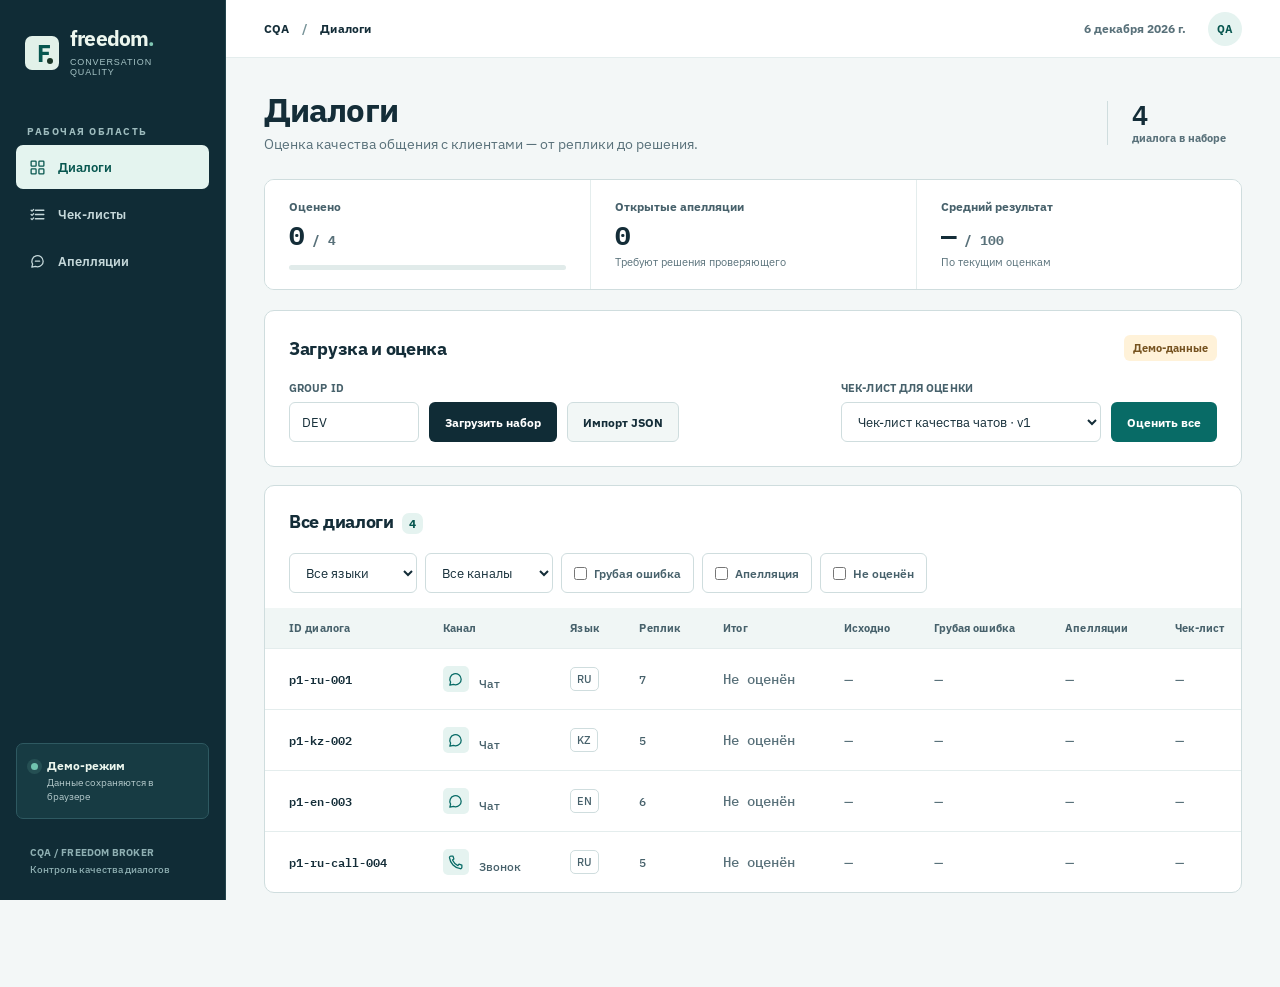
==== web/index.html @ a82ff85e "Add backend, LLM evaluator and DEV gold labels; move frontend to web/ - Python stdlib server: REST A" ====
<!doctype html>
<html lang="ru">
<head>
  <meta charset="utf-8">
  <meta name="viewport" content="width=device-width, initial-scale=1">
  <meta name="theme-color" content="#f5f6f2">
  <title>CQA · Контроль качества диалогов</title>
  <link rel="stylesheet" href="./styles.css">
  <link rel="stylesheet" href="./design.css">
</head>
<body>
  <cqa-app api-base="/api"></cqa-app>
  <script type="module" src="./app.js"></script>
</body>
</html>
---- web/styles.css ----
:root{font-family:Manrope,Arial,sans-serif;color:#18211e;background:#f5f6f2;font-synthesis:none}*{box-sizing:border-box}[hidden]{display:none!important}body{margin:0}button,input,select,textarea{font:inherit}button{cursor:pointer}button:disabled{opacity:.46;cursor:not-allowed}a{color:inherit}cqa-app,cqa-conversation-list,cqa-conversation-card,cqa-checklist-editor,cqa-appeals{display:block}.app-shell{min-height:100vh;display:grid;grid-template-columns:240px minmax(0,1fr)}.sidebar{background:#132722;color:#ecf6ee;min-height:100vh;display:flex;flex-direction:column;padding:30px 18px 25px;position:sticky;top:0;height:100vh}.brand{display:flex;gap:12px;align-items:center;padding:2px 14px 57px}.brand-mark{height:36px;width:36px;border-radius:11px;background:#dfff58;color:#193526;display:grid;place-items:center;position:relative;font-size:26px;font-weight:800;letter-spacing:-4px;line-height:1}.brand-mark i{position:absolute;width:6px;height:6px;border-radius:50%;background:#193526;right:6px;bottom:6px}.brand strong{font-size:22px;letter-spacing:-1.5px;line-height:1}.brand strong span{color:#deff58}.brand small{display:block;font-family:'DM Sans',sans-serif;font-size:8px;letter-spacing:1.4px;margin-top:7px;color:#9db0a7}.workspace-label,.section-kicker,.eyebrow,.mini-label{font-size:10px;font-weight:800;letter-spacing:1.5px}.workspace-label{padding:0 14px;color:#718b7e;margin-bottom:12px}.nav{display:grid;gap:5px}.nav button{border:0;background:transparent;color:#a9beb3;padding:13px 14px;border-radius:10px;text-align:left;font-size:13px;font-weight:700;display:flex;gap:13px;align-items:center}.nav button span{font-size:20px;width:19px;text-align:center;font-weight:400}.nav button:hover{background:#224036;color:white}.nav button.active{background:#dfff58;color:#143025}.nav button i{font-style:normal;background:#f4ead8;color:#393719;border-radius:100px;padding:2px 6px;font-size:10px;margin-left:auto}.sidebar-bottom{margin-top:auto}.workspace-card{border:1px solid #355147;border-radius:12px;padding:14px;display:flex;gap:9px;align-items:flex-start;background:#1a342b}.workspace-card strong{display:block;font-size:12px}.workspace-card small{display:block;color:#9aafa3;font-size:10px;margin-top:3px;line-height:1.4}.live-dot{height:7px;width:7px;border-radius:50%;background:#dfff58;box-shadow:0 0 0 4px #dfff5820;margin-top:5px;flex:none}.sidebar-note{padding:25px 14px 0;color:#8ba397;font-size:9px;font-weight:800;letter-spacing:1px;line-height:1.7}.sidebar-note span{font-weight:500;letter-spacing:0}.main-shell{min-width:0}.topbar{height:66px;border-bottom:1px solid #e7eae4;display:flex;align-items:center;justify-content:space-between;padding:0 40px;background:#fbfcf8}.breadcrumb{font-size:11px;color:#283a30;font-weight:800;letter-spacing:.2px}.breadcrumb span{color:#aab5a9;margin:0 9px}.topbar-right{display:flex;gap:22px;align-items:center}.topbar-date{color:#859188;font-size:11px;font-weight:700}.avatar{height:30px;width:30px;border-radius:50%;display:grid;place-items:center;background:#e6eedb;color:#244631;font-size:10px;font-weight:800}main{max-width:1600px;margin:auto;padding:38px 40px 80px}.page-head{display:flex;align-items:flex-end;justify-content:space-between;gap:20px;margin-bottom:28px}.eyebrow{color:#609264;margin-bottom:9px}.page-head h1,.card-heading h1{font-size:36px;line-height:1.15;letter-spacing:-1.8px;margin:0 0 9px;font-weight:800}.page-head p{margin:0;color:#78867b;font-size:12px;font-weight:600}.head-stat{text-align:right;padding:0 0 1px;min-width:135px}.head-stat strong{display:block;font-size:28px;line-height:1;font-weight:800}.head-stat span{display:block;font-size:10px;color:#829085;margin-top:8px;font-weight:700}.metric-row{display:grid;grid-template-columns:repeat(3,minmax(0,1fr));gap:13px;margin-bottom:17px}.metric,.panel{border:1px solid #e5eae1;background:#fff;border-radius:14px;box-shadow:0 2px 10px #14271c05}.metric{padding:18px 21px;min-height:116px}.metric>span{display:block;color:#69796d;font-size:11px;font-weight:700}.metric strong{font-size:27px;font-weight:800;letter-spacing:-1px;display:block;margin-top:5px}.metric strong small{color:#a8b0a5;font-size:13px;letter-spacing:0}.metric>small{display:block;color:#9aa59b;font-size:10px;margin-top:3px}.metric-bar,.section-track{height:5px;background:#edf1e9;border-radius:9px;overflow:hidden;margin-top:13px}.metric-bar i,.section-track i{display:block;height:100%;background:#9fca49;border-radius:9px}.panel{padding:23px 25px;margin-bottom:16px}.section-heading{display:flex;align-items:center;justify-content:space-between;gap:12px;margin-bottom:19px}.section-kicker{color:#7a9b6d;display:block;margin-bottom:5px}.section-heading h2,.criteria-heading h2{font-size:16px;letter-spacing:-.4px;margin:0;font-weight:800}.section-heading h2 em,.criteria-heading h2 em{font-style:normal;font-size:11px;background:#edf2e7;color:#5b7560;border-radius:7px;padding:3px 7px;margin-left:5px}.mode-pill,.status-badge,.appeal-status{font-size:10px;font-weight:800;padding:6px 9px;border-radius:7px;background:#e9f4e8;color:#2c7a3d;white-space:nowrap}.mode-pill.demo{background:#f6efde;color:#896c25}.toolbar{display:flex;align-items:end;gap:9px;flex-wrap:wrap}.toolbar-spacer{flex:1}.field{display:flex;flex-direction:column;gap:7px;min-width:0}.field>span{font-size:9px;font-weight:800;color:#87948a;letter-spacing:1.1px}.field input,.field select,.field textarea,.filters select,.section-edit-row input,.scale-row input{background:#fff;border:1px solid #dce5d9;border-radius:8px;color:#20342a;outline:none;padding:10px 12px;font-size:12px;min-width:0;width:100%;transition:border-color .15s,box-shadow .15s}.field input:focus,.field select:focus,.field textarea:focus,.filters select:focus,.section-edit-row input:focus,.scale-row input:focus{border-color:#8eb74b;box-shadow:0 0 0 3px #c5e99040}.field textarea{resize:vertical;line-height:1.5}.field.compact{min-width:118px}.field.compact input{max-width:122px}.field.checklist-select{min-width:236px}.button{border:1px solid transparent;border-radius:8px;padding:10px 14px;font-size:11px;font-weight:800;min-height:38px;white-space:nowrap;display:inline-flex;align-items:center;justify-content:center;gap:13px;text-decoration:none}.button span{font-size:14px}.button.dark{background:#15382a;color:white}.button.dark:hover{background:#245842}.button.primary{background:#dfff58;color:#1a3326}.button.primary:hover{background:#d2f04b}.button.soft{background:#f4f6f1;color:#334d3e;border-color:#e6eae1}.button.soft:hover{background:#eaf1e5}.upload{position:relative;overflow:hidden}.upload input{position:absolute;inset:0;opacity:0;cursor:pointer}.job{margin-top:18px;border-top:1px solid #edf0e9;padding-top:15px}.job>div{display:flex;justify-content:space-between;font-size:11px;color:#77877a}.job strong{color:#2a4434}.job progress{width:100%;height:7px;accent-color:#9dca42;margin-top:8px}.list-panel{padding-bottom:0}.filters{display:flex;gap:9px;align-items:center;flex-wrap:wrap;margin-bottom:18px}.filters select{width:auto;min-width:115px;background:#f9faf7}.filter-check{display:inline-flex;align-items:center;gap:7px;border:1px solid #e2e9df;border-radius:8px;padding:9px 11px;color:#5d7062;font-size:10px;font-weight:800;min-height:37px;white-space:nowrap}.filter-check input,.toggle-row input{accent-color:#557d2a;margin:0}.table-wrap{overflow:auto;margin:0 -25px}.table-wrap table{width:100%;border-collapse:collapse;min-width:1000px;text-align:left}.table-wrap th{font-size:9px;letter-spacing:.7px;color:#91a094;padding:12px 13px;background:#f8faf6;font-weight:800;white-space:nowrap}.table-wrap th:first-child,.table-wrap td:first-child{padding-left:25px}.table-wrap td{padding:15px 13px;font-size:10px;font-weight:700;color:#4f5d53;border-top:1px solid #eff2eb;white-space:nowrap}.table-wrap tr[data-action]:hover{background:#f7fbef;cursor:pointer}.id-cell{color:#1e3829!important;font-size:11px!important;font-weight:800!important}.channel-icon{display:inline-grid;place-items:center;background:#eff3ec;color:#5d8665;width:20px;height:20px;border-radius:5px;margin-right:4px;font-size:12px}.language-pill{display:inline-block;border:1px solid #dfe8dd;border-radius:5px;padding:3px 5px;font-size:9px}.score-cell{font-size:14px!important;font-weight:800!important;color:#263e2e!important}.muted{color:#a9b4a9!important;font-weight:500}.count-pill{background:#fff2d8;color:#987025;border-radius:5px;padding:4px 6px}.checklist-cell{max-width:170px;overflow:hidden;text-overflow:ellipsis}.checklist-cell span{color:#a2ada4}.row-arrow{font-size:15px!important;color:#8a9e8a!important}.empty{text-align:center;padding:45px 20px;color:#a1aea2}.empty-icon{font-size:33px;color:#a9ca79}.empty h3{font-size:14px;color:#304c37;margin:7px 0}.empty p{font-size:11px;margin:0}.card-head{margin-bottom:23px}.back-link{border:0;background:transparent;padding:0;color:#6c856a;font-size:11px;font-weight:800;margin-bottom:16px}.back-link:hover,.text-button:hover{color:#28532e}.card-heading{display:flex;justify-content:space-between;gap:20px;align-items:center}.card-heading h1{margin-bottom:8px}.card-meta{display:flex;gap:9px;align-items:center;color:#708472;font-size:10px;font-weight:700}.card-meta span+span:before{content:'·';margin-right:9px;color:#b5c0b4}.detail-grid{display:grid;grid-template-columns:minmax(330px,.88fr) minmax(430px,1.12fr);gap:17px;align-items:start}.transcript-panel{position:sticky;top:16px;max-height:calc(100vh - 32px);overflow:auto}.subtle-count{color:#99a79a;font-size:10px;font-weight:700}.messages{display:grid;gap:14px}.message{border-radius:10px;border:1px solid #e8eee6;background:#fafcf9;padding:13px 15px;scroll-margin-top:20px;transition:background .3s,border-color .3s,box-shadow .3s}.message.operator{background:#eff7ed;border-color:#dcebdd}.message.bot,.message.system{background:#f6f7f6;color:#818e83}.message.highlight{background:#faffda;border-color:#b7d96d;box-shadow:0 0 0 3px #dfff5860}.message-info{display:flex;justify-content:space-between;gap:8px;align-items:center;color:#95a498;font-size:9px;font-weight:700}.speaker{color:#42694d;font-size:10px;font-weight:800}.client .speaker{color:#485d69}.bot .speaker,.system .speaker{color:#8a988e}.message p{font-size:11px;line-height:1.65;margin:8px 0 0;color:#334538;font-weight:600}.audio-box{border:1px solid #deeadb;background:#f4faf1;border-radius:10px;padding:13px;margin-bottom:18px}.audio-box strong,.audio-box span{display:block;font-size:10px}.audio-box span{color:#7d8d7c;margin-top:4px}.audio-box audio{width:100%;height:35px;margin-top:10px}.audio-box a{display:inline-block;font-size:10px;color:#477d48;margin-top:4px;font-weight:800}.result-col .panel{margin-bottom:15px}.evaluate-row{display:flex;align-items:end;gap:10px}.evaluate-row .field{flex:1}.score-hero{display:flex;align-items:center;justify-content:space-between;gap:13px;background:#f5faeb;border:1px solid #e5f0d8;border-radius:11px;padding:19px;margin-top:20px}.score-hero>div>span{display:block;color:#658360;font-size:9px;font-weight:800;letter-spacing:1px}.score-hero strong{display:block;color:#183b29;font-size:39px;letter-spacing:-2.5px;line-height:1.2}.score-hero strong small{font-size:12px;letter-spacing:0;color:#8ea18d}.score-hero p{margin:0;color:#829681;font-size:10px;font-weight:700}.gross-flag{background:#e4f2df;color:#4b7d4c;border-radius:6px;padding:7px 9px;font-size:9px;font-weight:800;white-space:nowrap}.gross-flag.active{background:#fee9e4;color:#b84d3f}.section-scores{display:grid;gap:14px;margin-top:21px}.section-scores>div{display:grid;grid-template-columns:1fr auto;gap:1px 10px;align-items:center}.section-scores span{font-size:10px;color:#607362;font-weight:700}.section-scores strong{font-size:11px;color:#25422e}.section-scores strong small{color:#9daea1;font-weight:600}.section-track{grid-column:1/-1;margin-top:5px;height:4px}.result-foot{border-top:1px solid #edf1e8;color:#a6b0a6;font-size:9px;margin-top:19px;padding-top:12px}.criteria-heading{margin:27px 0 13px}.criteria-list{display:grid;gap:12px}.criterion{background:white;border:1px solid #e5eae1;border-radius:12px;overflow:hidden;box-shadow:0 2px 10px #14271c04}.criterion-top{display:flex;align-items:center;gap:11px;padding:17px 17px 12px}.criterion-number{flex:none;height:27px;width:27px;border-radius:7px;background:#edf4e8;color:#4d794e;display:grid;place-items:center;font-size:10px;font-weight:800}.criterion-title{flex:1;min-width:0}.criterion-title h3{font-size:12px;margin:0 0 3px;font-weight:800;color:#253d2d}.criterion-title span{display:block;font-size:9px;color:#9aa99b;font-weight:700}.answer-pill{border-radius:5px;padding:5px 8px;font-size:10px;font-weight:800;white-space:nowrap;background:#f0f3ed;color:#6f806f}.answer-pill.good{background:#e4f4df;color:#47804b}.answer-pill.bad{background:#fff0e9;color:#ae6249}.answer-pill.na{background:#f2f0e3;color:#8b7a49}.criterion-body{padding:0 17px 15px}.criterion-score{display:flex;gap:10px;align-items:baseline;border-bottom:1px solid #f0f2ed;padding-bottom:10px}.criterion-score strong{font-size:11px}.criterion-score span{font-size:9px;color:#9aa99b;font-weight:700}.criterion-body>p{font-size:10px;color:#637466;line-height:1.65;margin:11px 0}.evidence-row{display:flex;gap:6px;flex-wrap:wrap}.evidence-chip{max-width:100%;overflow:hidden;text-overflow:ellipsis;white-space:nowrap;border:1px solid #dcebd7;background:#f7fbf4;border-radius:6px;color:#4f7355;padding:6px 8px;font-size:9px;text-align:left}.evidence-chip:hover{background:#eaf6e4}.evidence-chip b{color:#38613c}.na-box{border-left:3px solid #c3b884;background:#faf8ec;padding:8px 10px;margin-bottom:10px}.na-box strong{font-size:9px;color:#756d45;display:block}.na-box span{font-size:10px;color:#786f4a}.text-button{border:0;background:none;color:#5b8b55;font-size:10px;font-weight:800;padding:0}.criterion-body>.text-button{margin-top:12px}.criterion-actions{border-top:1px solid #f0f2ed;margin-top:13px;padding-top:11px}.criterion-actions .text-button{display:flex;justify-content:space-between;width:100%}.appeal-trail{border:1px solid #e8e5d4;background:#fffdf5;border-radius:8px;padding:10px;margin-top:12px;font-size:10px;color:#665e3b}.appeal-trail div{margin-top:4px}.appeal-trail p{margin:7px 0 0;color:#817753}.mini-label{color:#849a7f;font-size:9px}.history-panel{margin-top:17px}.history-row{border:0;border-top:1px solid #edf1e9;background:white;padding:12px 2px;display:flex;justify-content:space-between;text-align:left;width:100%;font-size:10px;color:#4e6753}.history-row.active{color:#2f773a}.history-row small{display:block;color:#9ca99b;margin-top:3px}.history-row strong{font-size:13px}.editor-grid{display:grid;grid-template-columns:275px minmax(0,1fr);gap:17px;align-items:start}.checklist-sidebar{position:sticky;top:16px}.checklist-item{display:flex;align-items:center;justify-content:space-between;gap:6px;text-align:left;border:1px solid #e8ede4;background:#fff;border-radius:9px;padding:12px;width:100%;margin-bottom:7px;color:#34513a}.checklist-item.active{border-color:#b4d884;background:#f5faec}.checklist-item strong,.checklist-item small{display:block}.checklist-item strong{font-size:10px;line-height:1.4}.checklist-item small{color:#97a697;font-size:9px;margin-top:4px}.checklist-item i{font-style:normal;color:#648150;background:#e4f0d6;padding:4px 6px;border-radius:4px;font-size:8px;font-weight:800}.sidebar-actions{display:grid;grid-template-columns:1fr 1fr;gap:6px;margin-top:14px}.sidebar-actions .button{font-size:9px;padding:8px 5px;white-space:normal}.editor-panel{padding:25px}.form-grid{display:grid;grid-template-columns:2fr 1fr;gap:12px}.form-grid.three{grid-template-columns:1fr 1.2fr 1fr}.editor-section-head{display:flex;justify-content:space-between;align-items:end;margin:29px 0 12px}.editor-section-head h3{margin:0;font-size:13px}.section-editor{display:grid;gap:7px}.section-edit-row{display:flex;align-items:center;gap:8px}.section-edit-row>span{font-size:10px;color:#91a18f;font-weight:800;width:25px}.section-edit-row input{flex:1}.icon-button{width:30px;height:30px;border:1px solid #e4eadf;background:#fafbf9;border-radius:6px;color:#758673;font-size:18px;display:grid;place-items:center}.icon-button:hover{color:#b54b43;background:#fff2ee}.criterion-editor-list{display:grid;gap:7px}.criterion-edit{border:1px solid #e4ebdf;border-radius:9px;background:#fff;overflow:hidden}.criterion-edit[open]{border-color:#bfd99e}.criterion-edit summary{list-style:none;cursor:pointer;display:flex;align-items:center;gap:10px;padding:11px}.criterion-edit summary::-webkit-details-marker{display:none}.criterion-edit summary>span:nth-child(2){flex:1}.criterion-edit summary strong,.criterion-edit summary small{display:block}.criterion-edit summary strong{font-size:10px;color:#2b4a33}.criterion-edit summary small{font-size:9px;color:#a1afa0;margin-top:2px}.summary-arrow{font-size:17px;color:#94a592}.criterion-edit-body{border-top:1px solid #e9efe5;background:#fdfefd;padding:15px;display:grid;gap:12px}.toggle-row{font-size:10px;font-weight:800;color:#536d55;display:flex;gap:7px;align-items:center}.scale-editor{background:#f5f8f3;border-radius:8px;padding:11px}.small-head{display:flex;justify-content:space-between;align-items:center;margin-bottom:8px;font-size:10px}.scale-row{display:grid;grid-template-columns:75px 1fr 30px;gap:6px;margin-top:6px}.editor-item-actions{display:flex;gap:13px;border-top:1px solid #e9eee6;padding-top:12px}.editor-item-actions .danger-text{margin-left:auto}.danger-text{color:#bb5b4a!important}.editor-footer{border-top:1px solid #e5ece1;padding-top:20px;margin-top:24px;display:flex;justify-content:space-between;align-items:center;gap:12px}.editor-footer>div{display:flex;align-items:baseline;gap:7px}.editor-footer span{font-size:10px;color:#758774;font-weight:700}.editor-footer strong{font-size:23px;color:#264d30}.editor-footer small{font-size:9px;color:#a5b2a3}.error-list{color:#a34236;background:#fff4f0;border:1px solid #f3d5ca;border-radius:8px;font-size:10px;padding:12px 12px 12px 27px}.appeals-grid{display:grid;grid-template-columns:300px minmax(0,1fr);gap:17px;align-items:start}.appeals-queue{position:sticky;top:16px}.queue-tabs{display:flex;background:#f4f7f1;border-radius:8px;padding:3px;margin-bottom:13px}.queue-tabs button{border:0;background:none;flex:1;color:#7c8c7c;font-size:10px;font-weight:800;padding:8px;border-radius:6px}.queue-tabs button.active{background:white;color:#345c3b;box-shadow:0 1px 4px #263b2415}.appeal-item{display:grid;gap:5px;text-align:left;width:100%;background:white;border:1px solid #e8ede4;border-radius:8px;padding:12px;margin-top:7px;color:#334b39;font-size:10px}.appeal-item.active{border-color:#a9d17a;background:#f7fbf1}.appeal-item-top{display:flex;justify-content:space-between;align-items:center;gap:6px}.appeal-item-top strong{font-size:11px}.appeal-item small{color:#96a497;font-size:9px}.appeal-status{justify-self:start;margin-top:4px}.appeal-status.open{background:#fff1d9;color:#9c6c1e}.appeal-info{display:grid;grid-template-columns:repeat(3,1fr);gap:12px;border:1px solid #e8eee4;border-radius:9px;padding:13px;margin-bottom:20px}.appeal-info span{display:block;color:#9aab99;font-size:9px;font-weight:800;letter-spacing:.7px;margin-bottom:5px}.appeal-info strong{display:block;font-size:11px;color:#365140}.review-block{border-top:1px solid #edf1e9;padding:16px 0}.review-block>p{font-size:11px;line-height:1.65;color:#3c5341;margin:7px 0 0}.review-messages{display:grid;gap:7px;margin-top:10px}.review-message{background:#f8faf6;border:1px solid #e8eee4;border-radius:7px;padding:10px}.review-message.highlight{border-color:#aad075;background:#f2fae9}.review-message span{font-size:9px;color:#7d967c;font-weight:800}.review-message p{font-size:10px;line-height:1.5;color:#405446;margin:5px 0 0}.comment-block{background:#f8faf4;border:1px solid #e8efe1;border-radius:8px;padding:13px}.comment-block small{color:#9eab9b;font-size:9px}.decision-form{border-top:1px solid #edf1e9;padding-top:20px;margin-top:18px;display:grid;gap:14px}.decision-actions{display:flex;gap:18px}.decision-actions label{display:flex;align-items:center;gap:6px;font-size:11px;font-weight:800;color:#47604a}.decision-actions input{accent-color:#5f9a38}.decision-form .button{justify-self:start}.decision-complete{background:#f5faed;border:1px solid #deebd5;border-radius:9px;padding:15px;margin-top:18px}.decision-complete strong{display:block;font-size:14px;margin-top:5px}.decision-complete p,.decision-complete div{font-size:10px;color:#5c735b}.decision-complete b{color:#2e5b32}.toast{position:fixed;bottom:22px;right:22px;z-index:20;background:#1e4530;color:white;padding:12px 14px;border-radius:9px;box-shadow:0 10px 35px #102b1a30;font-size:11px;font-weight:700;display:flex;gap:17px;align-items:center;max-width:360px}.toast.error{background:#9b4d3c}.toast button{border:0;background:transparent;color:inherit;font-size:17px}.modal-backdrop{position:fixed;inset:0;background:#11251bbb;display:grid;place-items:center;z-index:15;padding:20px}.modal{width:min(100%,440px);background:white;border-radius:14px;padding:25px;position:relative;box-shadow:0 20px 80px #091c1355}.modal h2{font-size:20px;margin:4px 0 6px}.modal p{color:#728474;font-size:11px;margin:0 0 20px}.modal-close{position:absolute;right:17px;top:13px;border:0;background:none;font-size:20px;color:#849487}.modal-actions{display:flex;justify-content:flex-end;gap:8px;margin-top:18px}
@media(max-width:1150px){.app-shell{grid-template-columns:195px minmax(0,1fr)}.sidebar{padding-left:10px;padding-right:10px}.brand{padding-left:10px}.topbar{padding:0 25px}main{padding:30px 25px 70px}.detail-grid{grid-template-columns:1fr}.transcript-panel{position:static;max-height:none}.messages{grid-template-columns:repeat(2,minmax(0,1fr))}.editor-grid,.appeals-grid{grid-template-columns:240px minmax(0,1fr)}}@media(max-width:760px){.app-shell{display:block}.sidebar{min-height:0;height:auto;position:static;padding:12px 15px;display:block}.brand{padding:0}.brand-mark{width:30px;height:30px;font-size:21px}.brand strong{font-size:18px}.workspace-label,.sidebar-bottom{display:none}.nav{display:flex;margin-top:13px;overflow:auto}.nav button{padding:8px 10px;white-space:nowrap;font-size:10px}.nav button span{font-size:15px;width:auto}.topbar{height:48px;padding:0 16px}.topbar-date{display:none}main{padding:25px 15px 55px}.page-head h1,.card-heading h1{font-size:29px}.metric-row{grid-template-columns:repeat(3,minmax(0,1fr));gap:7px}.metric{padding:12px;min-height:103px}.metric strong{font-size:21px}.metric>span{font-size:9px}.panel{padding:18px}.table-wrap{margin:0 -18px}.editor-grid,.appeals-grid{grid-template-columns:1fr}.checklist-sidebar,.appeals-queue{position:static}.messages{grid-template-columns:1fr}.page-head{align-items:start}.head-stat{min-width:90px}.toolbar-spacer{display:none}.field.checklist-select{min-width:170px}.form-grid,.form-grid.three{grid-template-columns:1fr 1fr}.score-hero{align-items:start;flex-direction:column}.appeal-info{grid-template-columns:1fr 1fr}}@media(max-width:480px){.metric-row{grid-template-columns:1fr 1fr}.metric-row .metric:last-child{grid-column:1/-1}.page-head{display:block}.page-head>.button{margin-top:16px}.head-stat{text-align:left;margin-top:14px}.toolbar .button{flex:1}.field.checklist-select{width:100%}.evaluate-row{flex-direction:column;align-items:stretch}.evaluate-row .field{width:100%}.form-grid,.form-grid.three{grid-template-columns:1fr}.editor-footer{align-items:stretch;flex-direction:column}.editor-footer .button{align-self:stretch}.appeal-info{grid-template-columns:1fr}.topbar-right{gap:0}}
---- web/design.css ----
@import url('https://fonts.googleapis.com/css2?family=IBM+Plex+Mono:wght@400;500;600&family=IBM+Plex+Sans:wght@400;500;600;700&display=swap');

/* CQA workbench: the transcript, decision, and score set the visual hierarchy. */
:root {
  --canvas: #f3f7f7;
  --paper: #ffffff;
  --ink: #142d38;
  --ink-soft: #47616b;
  --muted: #59717a;
  --line: #cfddde;
  --line-soft: #e4eded;
  --nav: #102c36;
  --nav-hover: #1c4650;
  --teal: #086b66;
  --teal-dark: #07564f;
  --teal-wash: #e5f3f0;
  --gold: #765320;
  --gold-wash: #fff2d9;
  --danger: #a73f38;
  --danger-wash: #fff0ed;
  --radius: 10px;
  --focus: #177c75;
  font-family: 'IBM Plex Sans', Arial, sans-serif;
  font-size: 15px;
  color: var(--ink);
  background: var(--canvas);
}

html { scroll-behavior: smooth; }
body { color: var(--ink); background: var(--canvas); }
button, input, select, textarea { font-family: inherit; }
button { transition: background-color .16s ease, border-color .16s ease, color .16s ease, box-shadow .16s ease; }
:where(button, a, input, select, textarea, summary, tr[tabindex]):focus-visible {
  outline: 3px solid var(--focus);
  outline-offset: 3px;
}
::selection { background: #b7e3db; color: var(--ink); }

/* App frame */
.app-shell { grid-template-columns: 226px minmax(0, 1fr); }
.sidebar {
  padding: 28px 16px 22px;
  background: var(--nav);
  border-right: 1px solid #23444d;
}
.brand { padding: 0 9px 48px; gap: 11px; }
.brand-mark {
  width: 34px; height: 34px;
  border-radius: 7px;
  background: #e2f1e9;
  color: var(--teal-dark);
  font-size: 24px;
}
.brand strong { font-size: 21px; letter-spacing: -.8px; }
.brand strong span { color: #80c7b3; }
.brand small { color: #a5c3c5; font-size: 9px; letter-spacing: .9px; }
.workspace-label { color: #9dbbbd; font-size: 10px; padding: 0 11px; margin-bottom: 7px; }
.nav { gap: 3px; }
.nav button {
  min-height: 44px;
  padding: 10px 12px;
  color: #c5d8da;
  border-radius: 7px;
  font-size: 13px;
  font-weight: 600;
  gap: 12px;
}
.nav button:hover { background: var(--nav-hover); color: #fff; }
.nav button.active { background: #e4f4ef; color: var(--teal-dark); }
.nav button > span { width: 18px; height: 18px; display: inline-grid; place-items: center; }
.nav svg, .channel-icon svg { width: 17px; height: 17px; stroke-width: 1.8; }
.nav button i { background: #e7b779; color: #25353a; font-size: 10px; }
.workspace-card { background: #173b43; border-color: #2e5961; border-radius: 7px; }
.workspace-card strong { font-size: 12px; }
.workspace-card small { color: #b5cacc; font-size: 10px; }
.live-dot { background: #71c4af; box-shadow: 0 0 0 4px #71c4af26; }
.sidebar-note { color: #8eafb2; letter-spacing: .2px; font-size: 10px; }
.topbar {
  height: 58px;
  padding: 0 38px;
  background: var(--paper);
  border-color: var(--line-soft);
}
.breadcrumb { font-size: 12px; color: var(--ink); }
.breadcrumb span { color: #779398; }
.topbar-date { color: var(--muted); font-size: 12px; }
.avatar { background: var(--teal-wash); color: var(--teal-dark); width: 34px; height: 34px; font-size: 11px; }
main { max-width: 1560px; padding: 32px 38px 76px; }

/* Page titles and review summary */
.page-head { align-items: center; margin-bottom: 24px; }
.eyebrow, .section-kicker { display: none; }
.page-head h1, .card-heading h1 {
  margin: 0 0 5px;
  font-size: clamp(28px, 2.6vw, 36px);
  line-height: 1.18;
  letter-spacing: -.9px;
  font-weight: 700;
}
.page-head p { color: var(--muted); font-size: 14px; font-weight: 400; line-height: 1.5; }
.head-stat { border-left: 1px solid var(--line); padding: 0 0 0 24px; text-align: left; }
.head-stat strong { font-family: 'IBM Plex Mono', monospace; font-size: 27px; font-weight: 600; }
.head-stat span { font-size: 11px; color: var(--muted); margin-top: 3px; }
.metric-row {
  gap: 0;
  margin-bottom: 20px;
  overflow: hidden;
  border: 1px solid var(--line);
  border-radius: var(--radius);
  background: var(--paper);
}
.metric {
  min-height: 108px;
  padding: 19px 24px;
  border: 0;
  border-radius: 0;
  box-shadow: none;
}
.metric + .metric { border-left: 1px solid var(--line-soft); }
.metric > span { color: var(--ink-soft); font-size: 12px; }
.metric strong { margin: 4px 0 0; font-family: 'IBM Plex Mono', monospace; color: var(--ink); font-size: 26px; letter-spacing: -.8px; }
.metric strong small { font-size: 13px; color: var(--muted); }
.metric > small { color: var(--muted); font-size: 11px; }
.metric-bar, .section-track { background: #e1ebea; }
.metric-bar i, .section-track i { background: var(--teal); }

/* Surfaces and controls */
.panel {
  padding: 24px;
  border: 1px solid var(--line);
  border-radius: var(--radius);
  box-shadow: none;
  background: var(--paper);
  margin-bottom: 18px;
}
.section-heading { margin-bottom: 20px; }
.section-heading h2, .criteria-heading h2 { font-size: 18px; letter-spacing: -.3px; font-weight: 700; }
.section-heading h2 em, .criteria-heading h2 em { color: var(--teal-dark); background: var(--teal-wash); font-size: 12px; }
.mode-pill, .status-badge, .appeal-status {
  background: var(--teal-wash);
  color: var(--teal-dark);
  font-size: 11px;
  border-radius: 6px;
  padding: 6px 9px;
}
.mode-pill.demo { background: var(--gold-wash); color: var(--gold); }
.toolbar { gap: 10px; }
.field { gap: 7px; }
.field > span { color: var(--ink-soft); font-size: 11px; font-weight: 700; letter-spacing: .1px; }
.field input, .field select, .field textarea, .filters select, .section-edit-row input, .scale-row input {
  min-height: 40px;
  padding: 9px 12px;
  border-color: var(--line);
  border-radius: 6px;
  color: var(--ink);
  background: var(--paper);
  font-size: 13px;
}
.field input:focus, .field select:focus, .field textarea:focus, .filters select:focus, .section-edit-row input:focus, .scale-row input:focus {
  border-color: var(--teal);
  box-shadow: 0 0 0 3px #0b766620;
}
.field.compact input { max-width: 130px; }
.field.checklist-select { min-width: 260px; }
.button {
  min-height: 40px;
  padding: 9px 15px;
  border-radius: 6px;
  font-size: 12px;
  font-weight: 700;
}
.button span { display: none; }
.button.dark { background: var(--nav); color: #fff; }
.button.dark:hover { background: var(--nav-hover); }
.button.primary { background: var(--teal); color: #fff; }
.button.primary:hover { background: var(--teal-dark); }
.button.soft { background: #f2f7f6; border-color: var(--line); color: var(--ink); }
.button.soft:hover { background: var(--teal-wash); }
.button:active, .icon-button:active { box-shadow: inset 0 2px 4px #102c3630; }
.job { border-color: var(--line-soft); }
.job > div { font-size: 12px; color: var(--muted); }
.job strong { color: var(--ink); }
.job progress { accent-color: var(--teal); }

/* Conversation index */
.list-panel { padding-bottom: 0; }
.filters { margin-bottom: 15px; gap: 8px; }
.filters select { width: auto; min-width: 128px; background: var(--paper); }
.filter-check {
  min-height: 40px;
  padding: 8px 12px;
  border-color: var(--line);
  border-radius: 6px;
  color: var(--ink-soft);
  font-size: 12px;
  font-weight: 600;
}
.filter-check:hover { background: var(--teal-wash); }
.filter-check:has(input:checked) { background: var(--teal-wash); color: var(--teal-dark); border-color: #9dc8bf; }
.table-wrap { margin: 0 -24px; }
.table-wrap table { min-width: 1040px; }
.table-wrap th {
  padding: 13px 14px;
  background: #f0f6f5;
  color: var(--ink-soft);
  font-size: 11px;
  letter-spacing: .1px;
  text-transform: none;
}
.table-wrap td { padding: 17px 14px; border-color: var(--line-soft); color: var(--ink-soft); font-size: 12px; font-weight: 500; }
.table-wrap th:first-child, .table-wrap td:first-child { padding-left: 24px; }
.table-wrap tr[data-action]:hover { background: #eff8f6; }
.table-wrap tr[tabindex]:focus-visible { outline-offset: -3px; }
.id-cell, .score-cell { color: var(--ink) !important; }
.id-cell { font-family: 'IBM Plex Mono', monospace; font-size: 12px !important; font-weight: 600 !important; }
.score-cell { font-family: 'IBM Plex Mono', monospace; font-size: 14px !important; }
.channel-icon { width: 26px; height: 26px; margin-right: 7px; color: var(--teal); background: var(--teal-wash); }
.language-pill { border-color: var(--line); color: var(--ink-soft); font-size: 11px; padding: 4px 6px; }
.muted { color: var(--muted) !important; }
.count-pill { background: var(--gold-wash); color: var(--gold); font-size: 11px; }
.row-arrow { color: var(--teal) !important; font-size: 16px !important; }
.checklist-cell { max-width: 196px; }
.checklist-cell span { color: var(--muted); }
.empty { color: var(--muted); }
.empty-icon { display: inline-grid; place-items: center; color: var(--teal); }
.empty-icon svg { width: 29px; height: 29px; stroke-width: 1.4; }
.empty h3 { color: var(--ink); font-size: 14px; }
.empty p { color: var(--muted); font-size: 12px; }

/* Conversation and evaluation */
.back-link { color: var(--teal-dark); font-size: 12px; min-height: 32px; }
.card-meta { font-size: 12px; color: var(--ink-soft); }
.card-meta span + span:before { color: #769298; }
.detail-grid { grid-template-columns: minmax(360px, .9fr) minmax(470px, 1.1fr); gap: 20px; }
.transcript-panel { top: 20px; max-height: calc(100vh - 40px); }
.subtle-count { color: var(--muted); font-size: 12px; }
.messages { gap: 12px; padding-left: 18px; border-left: 2px solid #dce9e7; }
.message {
  position: relative;
  margin-left: 2px;
  border-color: var(--line);
  background: #f9fbfb;
  border-radius: 8px;
  padding: 13px 15px;
}
.message:before {
  content: '';
  position: absolute;
  width: 8px; height: 8px;
  left: -26px; top: 20px;
  border-radius: 50%;
  background: #a5c0c0;
  box-shadow: 0 0 0 4px var(--paper);
}
.message.operator { background: #eaf5f2; border-color: #cde4dd; }
.message.operator:before { background: var(--teal); }
.message.bot, .message.system { background: #f1f4f4; color: var(--muted); }
.message.highlight { background: #fff7da; border-color: #d1a84f; box-shadow: 0 0 0 3px #d1a84f33; }
.message-info { color: var(--muted); font-size: 11px; }
.speaker, .client .speaker { color: var(--ink); font-size: 12px; }
.operator .speaker { color: var(--teal-dark); }
.message p { color: var(--ink); font-size: 13px; line-height: 1.56; font-weight: 400; }
.audio-box { background: var(--teal-wash); border-color: #c9dfd9; }
.audio-box strong, .audio-box span, .audio-box a { font-size: 12px; }
.audio-box a { color: var(--teal-dark); }
.evaluate-row { gap: 10px; }
.score-hero {
  margin-top: 20px;
  padding: 20px;
  border: 1px solid #b8ddd3;
  border-radius: 8px;
  background: var(--teal-wash);
}
.score-hero > div > span { color: var(--teal-dark); font-size: 11px; letter-spacing: .1px; }
.score-hero strong { color: var(--teal-dark); font-family: 'IBM Plex Mono', monospace; font-size: clamp(32px, 3vw, 43px); letter-spacing: -1.6px; }
.score-hero strong small { color: var(--ink-soft); font-size: 13px; }
.score-hero p { color: var(--ink-soft); font-size: 12px; }
.gross-flag { background: #d0ebe3; color: var(--teal-dark); font-size: 11px; }
.gross-flag.active { background: var(--danger-wash); color: var(--danger); }
.section-scores { margin-top: 21px; gap: 14px; }
.section-scores span, .section-scores strong { font-size: 12px; }
.section-scores span { color: var(--ink-soft); }
.section-scores strong { color: var(--ink); font-family: 'IBM Plex Mono', monospace; }
.section-scores strong small { color: var(--muted); }
.result-foot { color: var(--muted); border-color: var(--line-soft); font-size: 11px; }
.criteria-heading { margin: 30px 0 13px; }
.criteria-list { gap: 10px; }
.criterion { border-color: var(--line); border-radius: 8px; box-shadow: none; }
.criterion-bad { border-left: 3px solid var(--danger); }
.criterion-top { padding: 16px 17px 12px; }
.criterion-number { background: var(--teal-wash); color: var(--teal-dark); font-family: 'IBM Plex Mono', monospace; font-size: 12px; border-radius: 5px; width: 31px; height: 31px; }
.criterion-title h3 { color: var(--ink); font-size: 14px; }
.criterion-title span { color: var(--muted); font-size: 11px; }
.answer-pill { font-size: 12px; color: var(--ink-soft); }
.answer-pill.good { background: var(--teal-wash); color: var(--teal-dark); }
.answer-pill.bad { background: var(--danger-wash); color: var(--danger); }
.answer-pill.na { background: var(--gold-wash); color: var(--gold); }
.criterion-body { padding: 0 17px 17px; }
.criterion-score { border-color: var(--line-soft); padding-bottom: 12px; }
.criterion-score strong { font-family: 'IBM Plex Mono', monospace; font-size: 12px; }
.criterion-score span { color: var(--muted); font-size: 11px; }
.criterion-body > p { color: var(--ink-soft); font-size: 12px; line-height: 1.55; margin: 12px 0; }
.evidence-chip { border-color: #bcd8d1; background: #f1f9f7; color: var(--teal-dark); font-size: 11px; line-height: 1.35; padding: 7px 9px; }
.evidence-chip:hover { background: #dff0eb; }
.evidence-chip b { color: var(--teal-dark); }
.na-box { background: var(--gold-wash); border-left-color: #c78e39; padding: 10px 12px; }
.na-box strong, .na-box span { color: var(--gold); font-size: 11px; }
.text-button { color: var(--teal-dark); font-size: 12px; min-height: 28px; }
.criterion-actions { border-color: var(--line-soft); }
.appeal-trail { background: #f8f7ef; border-color: #ded9c8; font-size: 11px; color: var(--ink); }
.appeal-trail p { color: var(--ink-soft); }
.mini-label { color: var(--ink-soft); font-size: 11px; letter-spacing: .2px; }
.history-row { border-color: var(--line-soft); color: var(--ink); font-size: 12px; }
.history-row.active { color: var(--teal-dark); }
.history-row small { color: var(--muted); font-size: 11px; }
.history-row strong { font-family: 'IBM Plex Mono', monospace; font-size: 13px; }

/* Checklist editor and reviewer queue */
.editor-grid { grid-template-columns: 265px minmax(0, 1fr); gap: 20px; }
.checklist-item { border-color: var(--line); border-radius: 6px; color: var(--ink); }
.checklist-item.active { background: var(--teal-wash); border-color: #9fc9bf; }
.checklist-item strong { font-size: 12px; }
.checklist-item small { color: var(--muted); font-size: 11px; }
.checklist-item i { background: #cfe9e2; color: var(--teal-dark); font-size: 10px; }
.editor-section-head { margin: 28px 0 12px; }
.editor-section-head h3 { font-size: 15px; }
.section-edit-row > span { color: var(--muted); font-family: 'IBM Plex Mono', monospace; font-size: 11px; }
.criterion-edit { border-color: var(--line); }
.criterion-edit[open] { border-color: #9fc9bf; }
.criterion-edit summary { padding: 12px; }
.criterion-edit summary strong { color: var(--ink); font-size: 12px; }
.criterion-edit summary small { color: var(--muted); font-size: 11px; }
.criterion-edit-body { border-color: var(--line-soft); }
.toggle-row, .small-head, .editor-footer span, .editor-footer small { color: var(--ink-soft); font-size: 12px; }
.editor-footer { border-color: var(--line); }
.editor-footer strong { color: var(--teal-dark); font-family: 'IBM Plex Mono', monospace; }
.error-list { font-size: 12px; }
.appeals-grid { grid-template-columns: 292px minmax(0, 1fr); gap: 20px; }
.queue-tabs { background: #edf4f3; }
.queue-tabs button { min-height: 36px; color: var(--ink-soft); font-size: 12px; }
.queue-tabs button.active { color: var(--teal-dark); box-shadow: none; }
.appeal-item { border-color: var(--line); color: var(--ink); font-size: 12px; }
.appeal-item.active { background: var(--teal-wash); border-color: #9fc9bf; }
.appeal-item-top strong { font-size: 12px; }
.appeal-item small { color: var(--muted); font-size: 11px; }
.appeal-status.open { background: var(--gold-wash); color: var(--gold); }
.appeal-info { border-color: var(--line); }
.appeal-info span, .review-message span, .comment-block small { color: var(--ink-soft); font-size: 11px; }
.appeal-info strong, .review-block > p { color: var(--ink); font-size: 12px; }
.review-block { border-color: var(--line-soft); }
.review-message { border-color: var(--line); background: #f8fbfa; }
.review-message.highlight { border-color: #b0d8ce; background: var(--teal-wash); }
.review-message p, .decision-complete p, .decision-complete div { color: var(--ink-soft); font-size: 12px; }
.comment-block { background: #f4f8f7; border-color: var(--line); }
.decision-actions label { color: var(--ink); font-size: 12px; }
.decision-complete { background: var(--teal-wash); border-color: #b6dcd2; }
.decision-complete b { color: var(--teal-dark); }
.toast { background: var(--nav); font-size: 12px; }
.toast.error { background: var(--danger); }
.modal-backdrop { background: #0e2730b5; }
.modal { border-radius: var(--radius); padding: 28px; }
.modal h2 { font-size: 22px; }
.modal p { color: var(--ink-soft); font-size: 13px; }

@media (max-width: 1160px) {
  .detail-grid { grid-template-columns: 1fr; }
  .transcript-panel { position: static; max-height: none; }
  .messages { grid-template-columns: 1fr; }
  .editor-grid, .appeals-grid { grid-template-columns: 240px minmax(0, 1fr); }
}

@media (max-width: 760px) {
  .sidebar { padding: 12px 16px; }
  .brand { padding: 0; }
  .nav button { min-height: 42px; }
  .topbar { padding: 0 18px; }
  main { padding: 24px 16px 64px; }
  .metric-row { grid-template-columns: repeat(3, minmax(0, 1fr)); }
  .metric { padding: 15px; }
  .metric > span { font-size: 11px; }
  .metric strong { font-size: 22px; }
  .panel { padding: 18px; }
  .table-wrap { margin: 0 -18px; }
  .editor-grid, .appeals-grid { grid-template-columns: 1fr; }
  .head-stat { border: 0; padding: 0; }
  .form-grid.three { grid-template-columns: repeat(2, minmax(0, 1fr)); }
}

@media (max-width: 540px) {
  .page-head { display: flex; align-items: flex-start; }
  .head-stat { text-align: right; margin: 0; }
  .metric-row { grid-template-columns: 1fr 1fr; }
  .metric + .metric { border-left: 1px solid var(--line-soft); }
  .metric:nth-child(3) { grid-column: 1 / -1; border-left: 0; border-top: 1px solid var(--line-soft); }
  .form-grid, .form-grid.three { grid-template-columns: 1fr; }
  .score-hero { align-items: flex-start; }
  .criterion-top { flex-wrap: wrap; }
  .criterion-title { flex-basis: calc(100% - 50px); }
  .answer-pill { margin-left: 42px; }
  .sidebar-actions .button { min-height: 42px; }
}

@media (prefers-reduced-motion: reduce) {
  *, *::before, *::after { scroll-behavior: auto !important; transition-duration: .01ms !important; animation-duration: .01ms !important; }
}
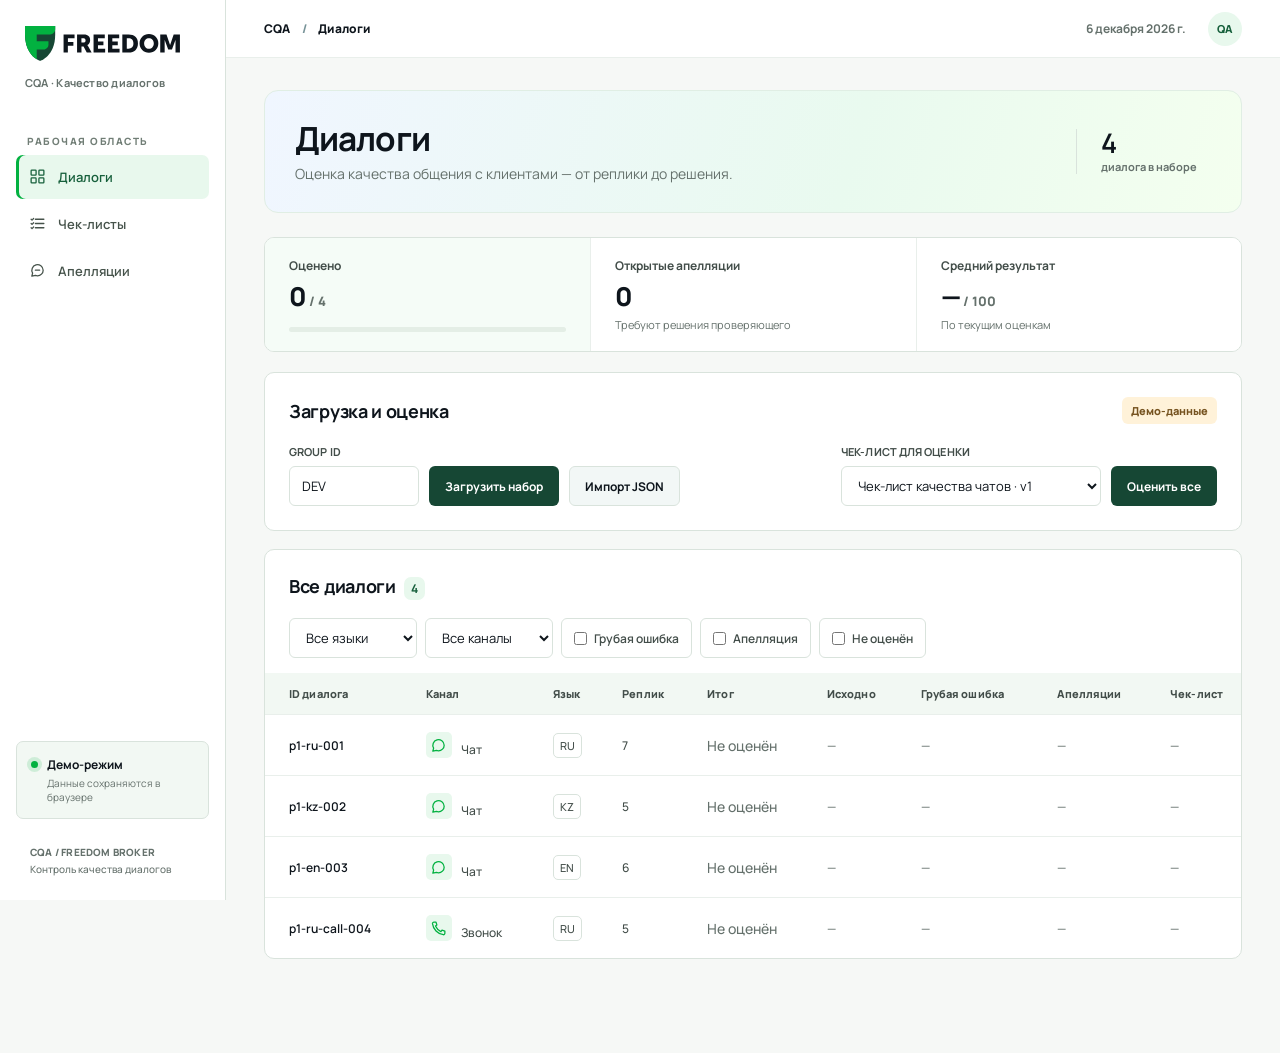
==== commit f1de6984: "Apply Freedom brand to CQA interface" ====
--- a/web/index.html
+++ b/web/index.html
@@ -3,7 +3,7 @@
 <head>
   <meta charset="utf-8">
   <meta name="viewport" content="width=device-width, initial-scale=1">
-  <meta name="theme-color" content="#f5f6f2">
+  <meta name="theme-color" content="#ffffff">
   <title>CQA · Контроль качества диалогов</title>
   <link rel="stylesheet" href="./styles.css">
   <link rel="stylesheet" href="./design.css">
--- a/web/design.css
+++ b/web/design.css
@@ -1,26 +1,26 @@
-@import url('https://fonts.googleapis.com/css2?family=IBM+Plex+Mono:wght@400;500;600&family=IBM+Plex+Sans:wght@400;500;600;700&display=swap');
-
-/* CQA workbench: the transcript, decision, and score set the visual hierarchy. */
+@import url('https://fonts.googleapis.com/css2?family=Manrope:wght@400;500;600;700;800&display=swap');
+
+/* Freedom-inspired CQA workbench. Logo and core brand colors come from fbroker.kz. */
 :root {
-  --canvas: #f3f7f7;
+  --canvas: #f6f8f6;
   --paper: #ffffff;
-  --ink: #142d38;
-  --ink-soft: #47616b;
-  --muted: #59717a;
-  --line: #cfddde;
-  --line-soft: #e4eded;
-  --nav: #102c36;
-  --nav-hover: #1c4650;
-  --teal: #086b66;
-  --teal-dark: #07564f;
-  --teal-wash: #e5f3f0;
+  --ink: #0e151c;
+  --ink-soft: #424d49;
+  --muted: #65716c;
+  --line: #d9e3dc;
+  --line-soft: #e9efeb;
+  --nav: #164734;
+  --nav-hover: #eaf8ee;
+  --teal: #02b140;
+  --teal-dark: #17603c;
+  --teal-wash: #e8f8ed;
   --gold: #765320;
   --gold-wash: #fff2d9;
   --danger: #a73f38;
   --danger-wash: #fff0ed;
   --radius: 10px;
-  --focus: #177c75;
-  font-family: 'IBM Plex Sans', Arial, sans-serif;
+  --focus: #067d31;
+  font-family: Manrope, Arial, sans-serif;
   font-size: 15px;
   color: var(--ink);
   background: var(--canvas);
@@ -34,47 +34,40 @@
   outline: 3px solid var(--focus);
   outline-offset: 3px;
 }
-::selection { background: #b7e3db; color: var(--ink); }
+::selection { background: #b4efc7; color: var(--ink); }
 
 /* App frame */
 .app-shell { grid-template-columns: 226px minmax(0, 1fr); }
 .sidebar {
-  padding: 28px 16px 22px;
-  background: var(--nav);
-  border-right: 1px solid #23444d;
-}
-.brand { padding: 0 9px 48px; gap: 11px; }
-.brand-mark {
-  width: 34px; height: 34px;
-  border-radius: 7px;
-  background: #e2f1e9;
-  color: var(--teal-dark);
-  font-size: 24px;
-}
-.brand strong { font-size: 21px; letter-spacing: -.8px; }
-.brand strong span { color: #80c7b3; }
-.brand small { color: #a5c3c5; font-size: 9px; letter-spacing: .9px; }
-.workspace-label { color: #9dbbbd; font-size: 10px; padding: 0 11px; margin-bottom: 7px; }
+  padding: 26px 16px 22px;
+  background: var(--paper);
+  color: var(--ink);
+  border-right: 1px solid var(--line);
+}
+.brand { display: flex; align-items: flex-start; flex-direction: column; gap: 14px; padding: 0 9px 44px; }
+.brand-logo { display: block; width: 155px; height: auto; max-width: 100%; }
+.brand-product { display: block; color: var(--muted); font-size: 11px; font-weight: 700; letter-spacing: .02em; }
+.workspace-label { color: #717e76; font-size: 10px; padding: 0 11px; margin-bottom: 7px; }
 .nav { gap: 3px; }
 .nav button {
   min-height: 44px;
   padding: 10px 12px;
-  color: #c5d8da;
+  color: #46534b;
   border-radius: 7px;
   font-size: 13px;
   font-weight: 600;
   gap: 12px;
 }
-.nav button:hover { background: var(--nav-hover); color: #fff; }
-.nav button.active { background: #e4f4ef; color: var(--teal-dark); }
+.nav button:hover { background: var(--nav-hover); color: var(--ink); }
+.nav button.active { background: var(--teal-wash); color: var(--teal-dark); box-shadow: inset 3px 0 0 var(--teal); }
 .nav button > span { width: 18px; height: 18px; display: inline-grid; place-items: center; }
 .nav svg, .channel-icon svg { width: 17px; height: 17px; stroke-width: 1.8; }
-.nav button i { background: #e7b779; color: #25353a; font-size: 10px; }
-.workspace-card { background: #173b43; border-color: #2e5961; border-radius: 7px; }
+.nav button i { background: #e6f9ec; color: var(--teal-dark); font-size: 10px; }
+.workspace-card { background: #f2f8f3; border-color: var(--line); border-radius: 7px; color: var(--ink); }
 .workspace-card strong { font-size: 12px; }
-.workspace-card small { color: #b5cacc; font-size: 10px; }
-.live-dot { background: #71c4af; box-shadow: 0 0 0 4px #71c4af26; }
-.sidebar-note { color: #8eafb2; letter-spacing: .2px; font-size: 10px; }
+.workspace-card small { color: var(--muted); font-size: 10px; }
+.live-dot { background: var(--teal); box-shadow: 0 0 0 4px #02b14026; }
+.sidebar-note { color: var(--muted); letter-spacing: .2px; font-size: 10px; }
 .topbar {
   height: 58px;
   padding: 0 38px;
@@ -88,7 +81,14 @@
 main { max-width: 1560px; padding: 32px 38px 76px; }
 
 /* Page titles and review summary */
-.page-head { align-items: center; margin-bottom: 24px; }
+.page-head {
+  align-items: center;
+  margin-bottom: 24px;
+  padding: 28px 30px;
+  border: 1px solid #e0eee4;
+  border-radius: 14px;
+  background: linear-gradient(106deg, #f0f6ff 0%, #e9faef 60%, #f4ffef 100%);
+}
 .eyebrow, .section-kicker { display: none; }
 .page-head h1, .card-heading h1 {
   margin: 0 0 5px;
@@ -99,7 +99,7 @@
 }
 .page-head p { color: var(--muted); font-size: 14px; font-weight: 400; line-height: 1.5; }
 .head-stat { border-left: 1px solid var(--line); padding: 0 0 0 24px; text-align: left; }
-.head-stat strong { font-family: 'IBM Plex Mono', monospace; font-size: 27px; font-weight: 600; }
+.head-stat strong { font-family: Manrope, Arial, sans-serif; font-size: 27px; font-weight: 600; }
 .head-stat span { font-size: 11px; color: var(--muted); margin-top: 3px; }
 .metric-row {
   gap: 0;
@@ -117,11 +117,12 @@
   box-shadow: none;
 }
 .metric + .metric { border-left: 1px solid var(--line-soft); }
+.metric:first-child { background: #f5fcf7; }
 .metric > span { color: var(--ink-soft); font-size: 12px; }
-.metric strong { margin: 4px 0 0; font-family: 'IBM Plex Mono', monospace; color: var(--ink); font-size: 26px; letter-spacing: -.8px; }
+.metric strong { margin: 4px 0 0; font-family: Manrope, Arial, sans-serif; color: var(--ink); font-size: 26px; letter-spacing: -.8px; }
 .metric strong small { font-size: 13px; color: var(--muted); }
 .metric > small { color: var(--muted); font-size: 11px; }
-.metric-bar, .section-track { background: #e1ebea; }
+.metric-bar, .section-track { background: #e4eee6; }
 .metric-bar i, .section-track i { background: var(--teal); }
 
 /* Surfaces and controls */
@@ -158,7 +159,7 @@
 }
 .field input:focus, .field select:focus, .field textarea:focus, .filters select:focus, .section-edit-row input:focus, .scale-row input:focus {
   border-color: var(--teal);
-  box-shadow: 0 0 0 3px #0b766620;
+  box-shadow: 0 0 0 3px #02b14026;
 }
 .field.compact input { max-width: 130px; }
 .field.checklist-select { min-width: 260px; }
@@ -172,11 +173,11 @@
 .button span { display: none; }
 .button.dark { background: var(--nav); color: #fff; }
 .button.dark:hover { background: var(--nav-hover); }
-.button.primary { background: var(--teal); color: #fff; }
-.button.primary:hover { background: var(--teal-dark); }
+.button.primary { background: var(--nav); color: #fff; }
+.button.primary:hover { background: #0f3928; }
 .button.soft { background: #f2f7f6; border-color: var(--line); color: var(--ink); }
 .button.soft:hover { background: var(--teal-wash); }
-.button:active, .icon-button:active { box-shadow: inset 0 2px 4px #102c3630; }
+.button:active, .icon-button:active { box-shadow: inset 0 2px 4px #0e151c30; }
 .job { border-color: var(--line-soft); }
 .job > div { font-size: 12px; color: var(--muted); }
 .job strong { color: var(--ink); }
@@ -196,12 +197,12 @@
   font-weight: 600;
 }
 .filter-check:hover { background: var(--teal-wash); }
-.filter-check:has(input:checked) { background: var(--teal-wash); color: var(--teal-dark); border-color: #9dc8bf; }
+.filter-check:has(input:checked) { background: var(--teal-wash); color: var(--teal-dark); border-color: #a1d8b2; }
 .table-wrap { margin: 0 -24px; }
 .table-wrap table { min-width: 1040px; }
 .table-wrap th {
   padding: 13px 14px;
-  background: #f0f6f5;
+  background: #f2f8f3;
   color: var(--ink-soft);
   font-size: 11px;
   letter-spacing: .1px;
@@ -209,11 +210,11 @@
 }
 .table-wrap td { padding: 17px 14px; border-color: var(--line-soft); color: var(--ink-soft); font-size: 12px; font-weight: 500; }
 .table-wrap th:first-child, .table-wrap td:first-child { padding-left: 24px; }
-.table-wrap tr[data-action]:hover { background: #eff8f6; }
+.table-wrap tr[data-action]:hover { background: #f0fbf3; }
 .table-wrap tr[tabindex]:focus-visible { outline-offset: -3px; }
 .id-cell, .score-cell { color: var(--ink) !important; }
-.id-cell { font-family: 'IBM Plex Mono', monospace; font-size: 12px !important; font-weight: 600 !important; }
-.score-cell { font-family: 'IBM Plex Mono', monospace; font-size: 14px !important; }
+.id-cell { font-family: Manrope, Arial, sans-serif; font-size: 12px !important; font-weight: 600 !important; }
+.score-cell { font-family: Manrope, Arial, sans-serif; font-size: 14px !important; }
 .channel-icon { width: 26px; height: 26px; margin-right: 7px; color: var(--teal); background: var(--teal-wash); }
 .language-pill { border-color: var(--line); color: var(--ink-soft); font-size: 11px; padding: 4px 6px; }
 .muted { color: var(--muted) !important; }
@@ -230,16 +231,16 @@
 /* Conversation and evaluation */
 .back-link { color: var(--teal-dark); font-size: 12px; min-height: 32px; }
 .card-meta { font-size: 12px; color: var(--ink-soft); }
-.card-meta span + span:before { color: #769298; }
+.card-meta span + span:before { color: #8ba194; }
 .detail-grid { grid-template-columns: minmax(360px, .9fr) minmax(470px, 1.1fr); gap: 20px; }
 .transcript-panel { top: 20px; max-height: calc(100vh - 40px); }
 .subtle-count { color: var(--muted); font-size: 12px; }
-.messages { gap: 12px; padding-left: 18px; border-left: 2px solid #dce9e7; }
+.messages { gap: 12px; padding-left: 18px; border-left: 2px solid #dceee2; }
 .message {
   position: relative;
   margin-left: 2px;
   border-color: var(--line);
-  background: #f9fbfb;
+  background: #fbfdfb;
   border-radius: 8px;
   padding: 13px 15px;
 }
@@ -249,38 +250,38 @@
   width: 8px; height: 8px;
   left: -26px; top: 20px;
   border-radius: 50%;
-  background: #a5c0c0;
+  background: #99c7a5;
   box-shadow: 0 0 0 4px var(--paper);
 }
-.message.operator { background: #eaf5f2; border-color: #cde4dd; }
+.message.operator { background: #eaf9ef; border-color: #c5e8d0; }
 .message.operator:before { background: var(--teal); }
-.message.bot, .message.system { background: #f1f4f4; color: var(--muted); }
+.message.bot, .message.system { background: #f3f7f4; color: var(--muted); }
 .message.highlight { background: #fff7da; border-color: #d1a84f; box-shadow: 0 0 0 3px #d1a84f33; }
 .message-info { color: var(--muted); font-size: 11px; }
 .speaker, .client .speaker { color: var(--ink); font-size: 12px; }
 .operator .speaker { color: var(--teal-dark); }
 .message p { color: var(--ink); font-size: 13px; line-height: 1.56; font-weight: 400; }
-.audio-box { background: var(--teal-wash); border-color: #c9dfd9; }
+.audio-box { background: var(--teal-wash); border-color: #cce8d4; }
 .audio-box strong, .audio-box span, .audio-box a { font-size: 12px; }
 .audio-box a { color: var(--teal-dark); }
 .evaluate-row { gap: 10px; }
 .score-hero {
   margin-top: 20px;
   padding: 20px;
-  border: 1px solid #b8ddd3;
+  border: 1px solid #b7e3c4;
   border-radius: 8px;
   background: var(--teal-wash);
 }
 .score-hero > div > span { color: var(--teal-dark); font-size: 11px; letter-spacing: .1px; }
-.score-hero strong { color: var(--teal-dark); font-family: 'IBM Plex Mono', monospace; font-size: clamp(32px, 3vw, 43px); letter-spacing: -1.6px; }
+.score-hero strong { color: var(--teal-dark); font-family: Manrope, Arial, sans-serif; font-size: clamp(32px, 3vw, 43px); letter-spacing: -1.6px; }
 .score-hero strong small { color: var(--ink-soft); font-size: 13px; }
 .score-hero p { color: var(--ink-soft); font-size: 12px; }
-.gross-flag { background: #d0ebe3; color: var(--teal-dark); font-size: 11px; }
+.gross-flag { background: #cef0d8; color: var(--teal-dark); font-size: 11px; }
 .gross-flag.active { background: var(--danger-wash); color: var(--danger); }
 .section-scores { margin-top: 21px; gap: 14px; }
 .section-scores span, .section-scores strong { font-size: 12px; }
 .section-scores span { color: var(--ink-soft); }
-.section-scores strong { color: var(--ink); font-family: 'IBM Plex Mono', monospace; }
+.section-scores strong { color: var(--ink); font-family: Manrope, Arial, sans-serif; }
 .section-scores strong small { color: var(--muted); }
 .result-foot { color: var(--muted); border-color: var(--line-soft); font-size: 11px; }
 .criteria-heading { margin: 30px 0 13px; }
@@ -288,7 +289,7 @@
 .criterion { border-color: var(--line); border-radius: 8px; box-shadow: none; }
 .criterion-bad { border-left: 3px solid var(--danger); }
 .criterion-top { padding: 16px 17px 12px; }
-.criterion-number { background: var(--teal-wash); color: var(--teal-dark); font-family: 'IBM Plex Mono', monospace; font-size: 12px; border-radius: 5px; width: 31px; height: 31px; }
+.criterion-number { background: var(--teal-wash); color: var(--teal-dark); font-family: Manrope, Arial, sans-serif; font-size: 12px; border-radius: 5px; width: 31px; height: 31px; }
 .criterion-title h3 { color: var(--ink); font-size: 14px; }
 .criterion-title span { color: var(--muted); font-size: 11px; }
 .answer-pill { font-size: 12px; color: var(--ink-soft); }
@@ -297,11 +298,11 @@
 .answer-pill.na { background: var(--gold-wash); color: var(--gold); }
 .criterion-body { padding: 0 17px 17px; }
 .criterion-score { border-color: var(--line-soft); padding-bottom: 12px; }
-.criterion-score strong { font-family: 'IBM Plex Mono', monospace; font-size: 12px; }
+.criterion-score strong { font-family: Manrope, Arial, sans-serif; font-size: 12px; }
 .criterion-score span { color: var(--muted); font-size: 11px; }
 .criterion-body > p { color: var(--ink-soft); font-size: 12px; line-height: 1.55; margin: 12px 0; }
-.evidence-chip { border-color: #bcd8d1; background: #f1f9f7; color: var(--teal-dark); font-size: 11px; line-height: 1.35; padding: 7px 9px; }
-.evidence-chip:hover { background: #dff0eb; }
+.evidence-chip { border-color: #b9dec4; background: #f1fbf4; color: var(--teal-dark); font-size: 11px; line-height: 1.35; padding: 7px 9px; }
+.evidence-chip:hover { background: #e2f7e8; }
 .evidence-chip b { color: var(--teal-dark); }
 .na-box { background: var(--gold-wash); border-left-color: #c78e39; padding: 10px 12px; }
 .na-box strong, .na-box span { color: var(--gold); font-size: 11px; }
@@ -313,34 +314,34 @@
 .history-row { border-color: var(--line-soft); color: var(--ink); font-size: 12px; }
 .history-row.active { color: var(--teal-dark); }
 .history-row small { color: var(--muted); font-size: 11px; }
-.history-row strong { font-family: 'IBM Plex Mono', monospace; font-size: 13px; }
+.history-row strong { font-family: Manrope, Arial, sans-serif; font-size: 13px; }
 
 /* Checklist editor and reviewer queue */
 .editor-grid { grid-template-columns: 265px minmax(0, 1fr); gap: 20px; }
 .checklist-item { border-color: var(--line); border-radius: 6px; color: var(--ink); }
-.checklist-item.active { background: var(--teal-wash); border-color: #9fc9bf; }
+.checklist-item.active { background: var(--teal-wash); border-color: #9dd7ae; }
 .checklist-item strong { font-size: 12px; }
 .checklist-item small { color: var(--muted); font-size: 11px; }
-.checklist-item i { background: #cfe9e2; color: var(--teal-dark); font-size: 10px; }
+.checklist-item i { background: #cdefd7; color: var(--teal-dark); font-size: 10px; }
 .editor-section-head { margin: 28px 0 12px; }
 .editor-section-head h3 { font-size: 15px; }
-.section-edit-row > span { color: var(--muted); font-family: 'IBM Plex Mono', monospace; font-size: 11px; }
+.section-edit-row > span { color: var(--muted); font-family: Manrope, Arial, sans-serif; font-size: 11px; }
 .criterion-edit { border-color: var(--line); }
-.criterion-edit[open] { border-color: #9fc9bf; }
+.criterion-edit[open] { border-color: #9dd7ae; }
 .criterion-edit summary { padding: 12px; }
 .criterion-edit summary strong { color: var(--ink); font-size: 12px; }
 .criterion-edit summary small { color: var(--muted); font-size: 11px; }
 .criterion-edit-body { border-color: var(--line-soft); }
 .toggle-row, .small-head, .editor-footer span, .editor-footer small { color: var(--ink-soft); font-size: 12px; }
 .editor-footer { border-color: var(--line); }
-.editor-footer strong { color: var(--teal-dark); font-family: 'IBM Plex Mono', monospace; }
+.editor-footer strong { color: var(--teal-dark); font-family: Manrope, Arial, sans-serif; }
 .error-list { font-size: 12px; }
 .appeals-grid { grid-template-columns: 292px minmax(0, 1fr); gap: 20px; }
-.queue-tabs { background: #edf4f3; }
+.queue-tabs { background: #f0f7f1; }
 .queue-tabs button { min-height: 36px; color: var(--ink-soft); font-size: 12px; }
 .queue-tabs button.active { color: var(--teal-dark); box-shadow: none; }
 .appeal-item { border-color: var(--line); color: var(--ink); font-size: 12px; }
-.appeal-item.active { background: var(--teal-wash); border-color: #9fc9bf; }
+.appeal-item.active { background: var(--teal-wash); border-color: #9dd7ae; }
 .appeal-item-top strong { font-size: 12px; }
 .appeal-item small { color: var(--muted); font-size: 11px; }
 .appeal-status.open { background: var(--gold-wash); color: var(--gold); }
@@ -348,16 +349,16 @@
 .appeal-info span, .review-message span, .comment-block small { color: var(--ink-soft); font-size: 11px; }
 .appeal-info strong, .review-block > p { color: var(--ink); font-size: 12px; }
 .review-block { border-color: var(--line-soft); }
-.review-message { border-color: var(--line); background: #f8fbfa; }
-.review-message.highlight { border-color: #b0d8ce; background: var(--teal-wash); }
+.review-message { border-color: var(--line); background: #f9fcfa; }
+.review-message.highlight { border-color: #b4dec0; background: var(--teal-wash); }
 .review-message p, .decision-complete p, .decision-complete div { color: var(--ink-soft); font-size: 12px; }
-.comment-block { background: #f4f8f7; border-color: var(--line); }
+.comment-block { background: #f5faf6; border-color: var(--line); }
 .decision-actions label { color: var(--ink); font-size: 12px; }
-.decision-complete { background: var(--teal-wash); border-color: #b6dcd2; }
+.decision-complete { background: var(--teal-wash); border-color: #b6e2c2; }
 .decision-complete b { color: var(--teal-dark); }
 .toast { background: var(--nav); font-size: 12px; }
 .toast.error { background: var(--danger); }
-.modal-backdrop { background: #0e2730b5; }
+.modal-backdrop { background: #0e151cb5; }
 .modal { border-radius: var(--radius); padding: 28px; }
 .modal h2 { font-size: 22px; }
 .modal p { color: var(--ink-soft); font-size: 13px; }
@@ -371,8 +372,12 @@
 
 @media (max-width: 760px) {
   .sidebar { padding: 12px 16px; }
-  .brand { padding: 0; }
-  .nav button { min-height: 42px; }
+  .brand { padding: 0; gap: 4px; }
+  .brand-logo { width: 116px; }
+  .brand-product { font-size: 9px; }
+  .nav { gap: 0; overflow: visible; }
+  .nav button { min-height: 42px; min-width: 0; flex: 1; padding: 8px 5px; gap: 5px; font-size: 10px; justify-content: center; }
+  .nav button > span { width: 16px; height: 16px; }
   .topbar { padding: 0 18px; }
   main { padding: 24px 16px 64px; }
   .metric-row { grid-template-columns: repeat(3, minmax(0, 1fr)); }
@@ -383,12 +388,14 @@
   .table-wrap { margin: 0 -18px; }
   .editor-grid, .appeals-grid { grid-template-columns: 1fr; }
   .head-stat { border: 0; padding: 0; }
+  .page-head { padding: 22px; }
   .form-grid.three { grid-template-columns: repeat(2, minmax(0, 1fr)); }
 }
 
 @media (max-width: 540px) {
-  .page-head { display: flex; align-items: flex-start; }
-  .head-stat { text-align: right; margin: 0; }
+  .page-head { display: flex; align-items: flex-start; flex-wrap: wrap; gap: 14px; }
+  .head-stat { width: 100%; min-width: 0; text-align: left; margin: 0; padding: 12px 0 0; border-top: 1px solid #d5e9dc; }
+  .head-stat strong { font-size: 24px; }
   .metric-row { grid-template-columns: 1fr 1fr; }
   .metric + .metric { border-left: 1px solid var(--line-soft); }
   .metric:nth-child(3) { grid-column: 1 / -1; border-left: 0; border-top: 1px solid var(--line-soft); }
